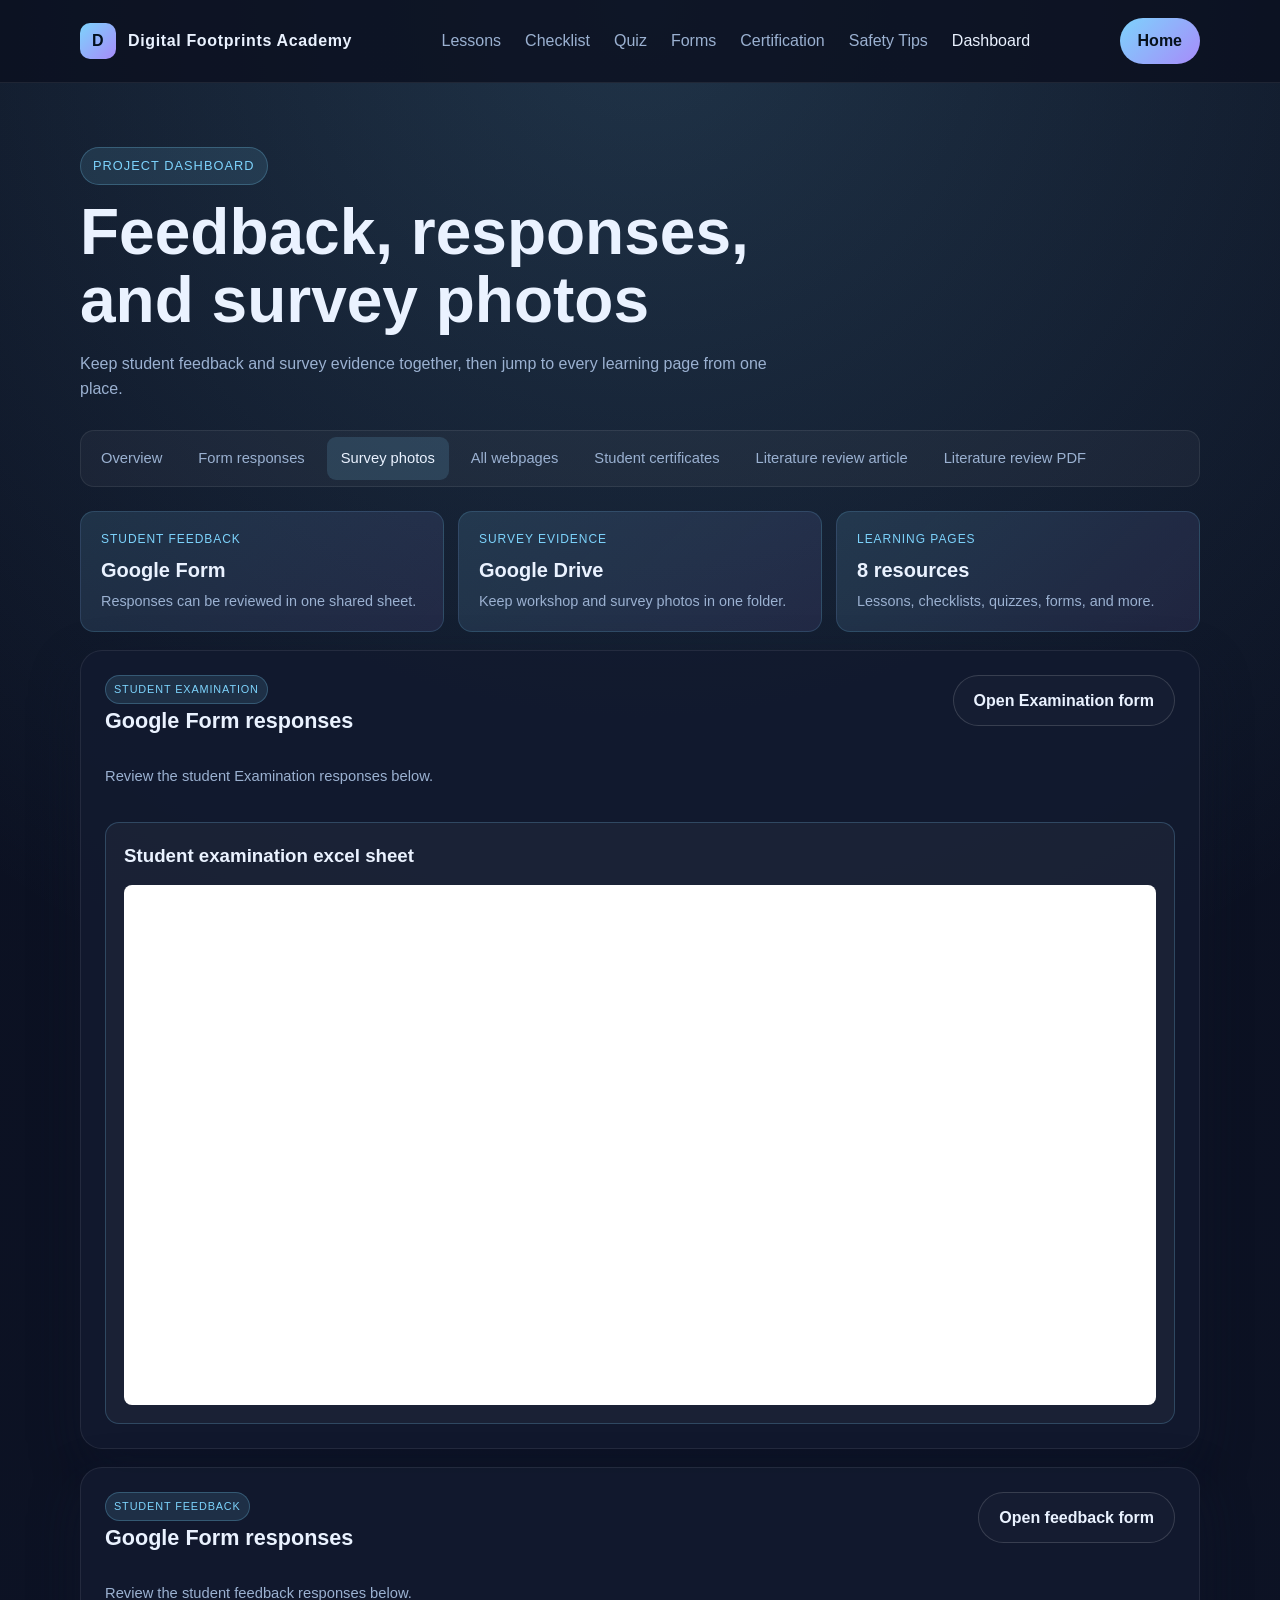
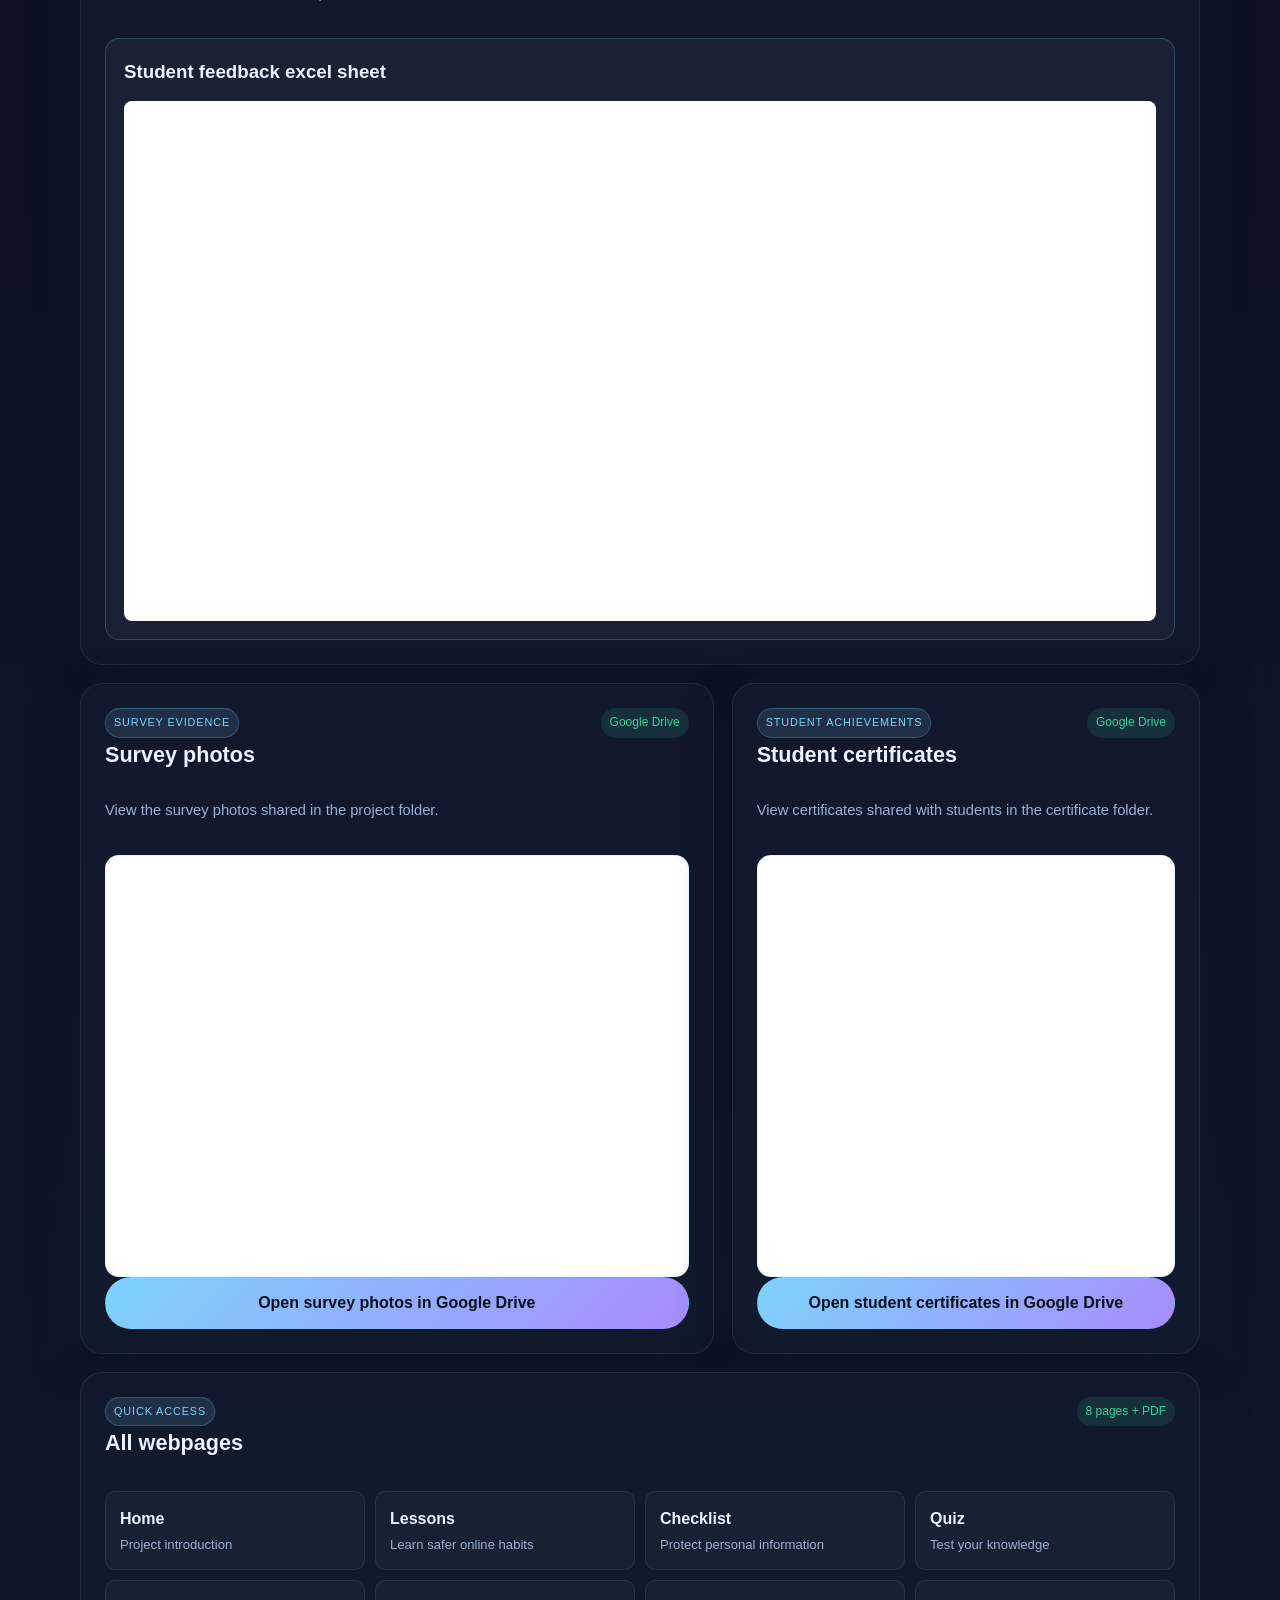
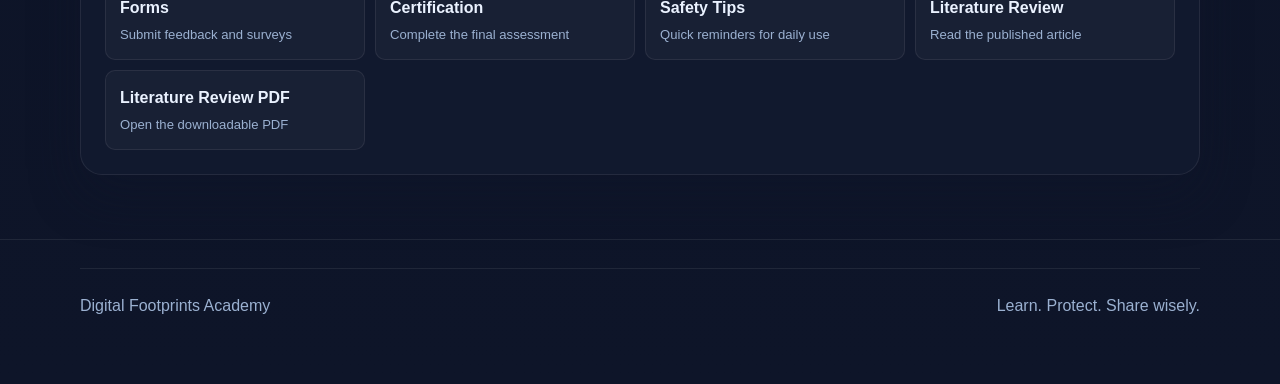
==== dashboard.html @ cbffa9fa "Add files via upload" ====
<!DOCTYPE html>
<html lang="en">
<head>
    <meta charset="UTF-8">
    <meta name="viewport" content="width=device-width, initial-scale=1.0">
    <title>Dashboard | Digital Footprints Academy</title>
    <link rel="stylesheet" href="styles.css">
</head>
<body>
    <header class="site-header">
        <div class="container nav">
            <a href="index.html" class="brand"><span class="brand-mark">D</span><span>Digital Footprints Academy</span></a>
            <nav class="nav-links" aria-label="Main navigation">
                <a href="lesson.html">Lessons</a>
                <a href="checklist.html">Checklist</a>
                <a href="quiz.html">Quiz</a>
                <a href="forms.html">Forms</a>
                <a href="certification.html">Certification</a>
                <a href="tips.html">Safety Tips</a>
                <a class="active" href="dashboard.html">Dashboard</a>
            </nav>
            <a href="index.html" class="nav-cta">Home</a>
        </div>
    </header>

    <main class="page">
        <div class="container">
            <div class="section-head">
                <span class="eyebrow">Project dashboard</span>
                <h1>Feedback, responses, and survey photos</h1>
                <p>Keep student feedback and survey evidence together, then jump to every learning page from one place.</p>
            </div>

            <nav class="dashboard-tabs" aria-label="Dashboard sections">
                <a class="dashboard-tab active" href="#overview" aria-current="page">Overview</a>
                <a class="dashboard-tab" href="#responses">Form responses</a>
                <a class="dashboard-tab" href="#photos">Survey photos</a>
                <a class="dashboard-tab" href="#pages">All webpages</a>
                <a class="dashboard-tab" href="#certificates">Student certificates</a>
                <a class="dashboard-tab" href="#pages" rel="noopener noreferrer">Literature review article</a>
                <a class="dashboard-tab" href="#pages" rel="noopener noreferrer">Literature review PDF</a>
            </nav>

            <section id="overview" class="dashboard-summary" aria-label="Dashboard overview">
                <article class="dashboard-stat"><span class="stat-label">Student feedback</span><strong>Google Form</strong><span>Responses can be reviewed in one shared sheet.</span></article>
                <article class="dashboard-stat"><span class="stat-label">Survey evidence</span><strong>Google Drive</strong><span>Keep workshop and survey photos in one folder.</span></article>
                <article class="dashboard-stat"><span class="stat-label">Learning pages</span><strong>8 resources</strong><span>Lessons, checklists, quizzes, forms, and more.</span></article>
            </section>

            <div class="dashboard-grid">
                <section id="responses" class="panel dashboard-panel dashboard-wide">
                    <div class="dashboard-panel-head">
                        <div><span class="eyebrow">Student Examination</span><h2>Google Form responses</h2></div>
                        <a class="button secondary" href="https://docs.google.com/forms/d/e/1FAIpQLSfPyxSYNZF5IBn5twzBf9czjT8eT-cvW5J68L04o53NPnAjBg/viewform?usp=dialog" target="_blank" rel="noopener noreferrer">Open Examination form</a>
                    </div>
                     <p class="dashboard-note">Review the student Examination responses below.</p>
                    <div class="sheet-frame">
                        <h3>Student examination excel sheet</h3>
                        <iframe src="https://docs.google.com/spreadsheets/d/1EeukHqHY32pahGwh32OXZMd-h864Mb4rRCpPYPoLhkE/edit?resourcekey=&gid=842392630#gid=842392630" title="Student examination excel sheet" loading="lazy"></iframe>
                    </div>
                </section>
                <section id="responses" class="panel dashboard-panel dashboard-wide">
                    <div class="dashboard-panel-head">
                        <div><span class="eyebrow">Student feedback</span><h2>Google Form responses</h2></div>
                        <a class="button secondary" href="https://docs.google.com/forms/d/e/1FAIpQLSdQeKEvFs4XsJqALjsQTfOUmZDgiUagFe-1zEDdhrNinyKZpg/viewform?usp=dialog" target="_blank" rel="noopener noreferrer">Open feedback form</a>
                    </div>
                    <p class="dashboard-note">Review the student feedback responses below.</p>
                    <div class="sheet-frame">
                        <h3>Student feedback excel sheet</h3>
                        <iframe src="https://docs.google.com/spreadsheets/d/1elJ1CCnf3wNyvH8tEmmWxZxD9pFXiDb06OOzalGACRE/edit?resourcekey=&gid=1173335514#gid=1173335514" title="Student feedback excel sheet" loading="lazy"></iframe>
                    </div>
                </section>

                <section id="photos" class="panel dashboard-panel dashboard-half">
                    <div class="dashboard-panel-head"><div><span class="eyebrow">Survey evidence</span><h2>Survey photos</h2></div><span class="status-badge">Google Drive</span></div>
                    <p class="dashboard-note">View the survey photos shared in the project folder.</p>
                    <div class="drive-frame">
                        <iframe src="https://drive.google.com/embeddedfolderview?id=1RL-fJy8BjH5wRCYDfwere1uSnvpT1G4P#list" title="Survey photos Google Drive folder" loading="lazy"></iframe>
                    </div>
                    <a class="button primary full-button" href="https://drive.google.com/drive/u/0/folders/1RL-fJy8BjH5wRCYDfwere1uSnvpT1G4P" target="_blank" rel="noopener noreferrer">Open survey photos in Google Drive</a>
                </section>

                <section id="certificates" class="panel dashboard-panel dashboard-half">
                    <div class="dashboard-panel-head"><div><span class="eyebrow">Student achievements</span><h2>Student certificates</h2></div><span class="status-badge">Google Drive</span></div>
                    <p class="dashboard-note">View certificates shared with students in the certificate folder.</p>
                    <div class="drive-frame">
                        <iframe src="https://drive.google.com/embeddedfolderview?id=1x-AeaYF7pH01I28bOl3XXVEVP5PmSY-Y#list" title="Student certificates Google Drive folder" loading="lazy"></iframe>
                    </div>
                    <a class="button primary full-button" href="https://drive.google.com/drive/u/0/folders/1x-AeaYF7pH01I28bOl3XXVEVP5PmSY-Y" target="_blank" rel="noopener noreferrer">Open student certificates in Google Drive</a>
                </section>

                <section id="pages" class="panel dashboard-panel dashboard-wide">
                    <div class="dashboard-panel-head"><div><span class="eyebrow">Quick access</span><h2>All webpages</h2></div><span class="status-badge">8 pages + PDF</span></div>
                    <div class="page-links">
                        <a href="index.html"><strong>Home</strong><span>Project introduction</span></a>
                        <a href="lesson.html"><strong>Lessons</strong><span>Learn safer online habits</span></a>
                        <a href="checklist.html"><strong>Checklist</strong><span>Protect personal information</span></a>
                        <a href="quiz.html"><strong>Quiz</strong><span>Test your knowledge</span></a>
                        <a href="forms.html"><strong>Forms</strong><span>Submit feedback and surveys</span></a>
                        <a href="certification.html"><strong>Certification</strong><span>Complete the final assessment</span></a>
                        <a href="tips.html"><strong>Safety Tips</strong><span>Quick reminders for daily use</span></a>
                        <a href="https://dergipark.org.tr/en/pub/ajesi/article/1830085" target="_blank" rel="noopener noreferrer"><strong>Literature Review</strong><span>Read the published article</span></a>
                        <a href="https://dergipark.org.tr/en/download/article-file/5450338" target="_blank" rel="noopener noreferrer"><strong>Literature Review PDF</strong><span>Open the downloadable PDF</span></a>
                    </div>
                </section>
            </div>
        </div>
    </main>

    <footer><div class="container footer-row"><span>Digital Footprints Academy</span><span>Learn. Protect. Share wisely.</span></div></footer>
    <script src="dashboard.js"></script>
    <script src="page-transition.js"></script>
</body>
</html>
---- styles.css ----
body{animation:page-enter .45s ease both}body.page-ready{animation:none}body.page-leaving{animation:page-leave .22s ease both;pointer-events:none}@keyframes page-enter{from{opacity:0;transform:translateY(10px)}to{opacity:1;transform:translateY(0)}}@keyframes page-leave{from{opacity:1;transform:translateY(0)}to{opacity:0;transform:translateY(-8px)}}@media (prefers-reduced-motion:reduce){body{animation:none!important}}
 .dashboard-panel{height:100%;display:flex;flex-direction:column}.dashboard-half{grid-column:span 1}.dashboard-panel .drive-frame,.dashboard-panel .sheet-frame{width:100%}.dashboard-panel .full-button{margin-top:auto}.dashboard-tabs{position:sticky;top:73px;z-index:1}.dashboard-tab{white-space:nowrap}.dashboard-panel,.dashboard-stat{scroll-margin-top:105px}
 .drive-frame{margin-top:18px;border:1px solid rgba(125,211,252,.22);border-radius:14px;overflow:hidden;background:#fff}.drive-frame iframe{display:block;width:100%;height:420px;border:0}
 .sheet-frame{margin-top:18px;padding:18px;border:1px solid rgba(125,211,252,.22);border-radius:14px;background:rgba(255,255,255,.04)}.sheet-frame h3{margin:0 0 14px;color:var(--text)}.sheet-frame iframe{display:block;width:100%;height:520px;border:0;border-radius:8px;background:#fff}
:root{--bg:#0b1020;--panel:#121a2f;--text:#eaf2ff;--muted:#9bb1d1;--primary:#7dd3fc;--secondary:#a78bfa;--accent:#34d399;--warning:#fbbf24;--danger:#f87171;--shadow:0 20px 50px rgba(15,23,42,.45)}*{box-sizing:border-box}body{margin:0;font-family:Arial,Helvetica,sans-serif;background:radial-gradient(circle at top,rgba(125,211,252,.18),transparent 30%),linear-gradient(180deg,var(--bg),#0e1529);color:var(--text);line-height:1.6}a{color:inherit;text-decoration:none}.container{width:min(1120px,calc(100% - 32px));margin:auto}.site-header{position:sticky;top:0;z-index:2;background:rgba(11,16,32,.82);backdrop-filter:blur(12px);border-bottom:1px solid rgba(255,255,255,.08)}.nav{display:flex;align-items:center;justify-content:space-between;gap:24px;padding:18px 0}.brand{display:flex;align-items:center;gap:12px;font-weight:700;letter-spacing:.04em}.brand-mark{width:36px;height:36px;border-radius:10px;display:grid;place-items:center;background:linear-gradient(135deg,var(--primary),var(--secondary));color:#03111f}.nav-links{display:flex;gap:24px;color:var(--muted)}.nav-links a:hover,.nav-links a.active{color:var(--text)}.nav-cta,.button.primary{background:linear-gradient(135deg,var(--primary),var(--secondary));color:#07111d;font-weight:700}.nav-cta{padding:10px 18px;border-radius:999px}.hero{padding:72px 0 100px}.hero-grid{display:grid;grid-template-columns:1.2fr .8fr;gap:32px;align-items:center}.eyebrow{display:inline-flex;padding:8px 12px;border-radius:999px;background:rgba(125,211,252,.12);border:1px solid rgba(125,211,252,.25);color:var(--primary);font-size:.8rem;letter-spacing:.08em;text-transform:uppercase}h1{font-size:clamp(2.5rem,5vw,4.5rem);line-height:1.06;margin:18px 0}.gradient-text{background:linear-gradient(90deg,var(--primary),var(--secondary),var(--accent));-webkit-background-clip:text;background-clip:text;color:transparent}.lead{font-size:1.08rem;max-width:620px;color:var(--muted)}.cta-row{margin-top:28px;display:flex;flex-wrap:wrap;gap:16px}.button{display:inline-flex;align-items:center;justify-content:center;padding:12px 18px;border-radius:12px;border:1px solid transparent}.button.secondary{border-color:rgba(255,255,255,.16);color:var(--text);background:rgba(255,255,255,.06)}.page{padding:64px 0}.section-head{max-width:700px;margin-bottom:28px}.section-head h1,.section-head h2{margin:14px 0 8px}.section-head p{color:var(--muted)}.panel,.card,.hero-card{background:rgba(18,26,47,.82);border:1px solid rgba(255,255,255,.09);border-radius:18px;box-shadow:var(--shadow)}.cards{display:grid;grid-template-columns:repeat(3,1fr);gap:18px}.card{padding:24px}.card h2{font-size:1.15rem}.card p{color:var(--muted)}.icon{color:var(--primary);font-weight:700;font-size:.85rem;letter-spacing:.08em;text-transform:uppercase}.checklist-wrap,.tips{display:grid;grid-template-columns:repeat(2,1fr);gap:18px}.list-box{padding:24px}.list-box ul{padding:0;margin:16px 0 0;list-style:none}.list-box li{display:flex;gap:12px;margin:14px 0;color:var(--muted)}.check{color:var(--accent);font-weight:700}.footer-row{display:flex;justify-content:space-between;gap:20px;padding:24px 0;color:var(--muted);border-top:1px solid rgba(255,255,255,.08)}
.dashboard-tabs{display:flex;gap:8px;flex-wrap:wrap;margin:0 0 24px;padding:6px;background:rgba(255,255,255,.04);border:1px solid rgba(255,255,255,.08);border-radius:14px}.dashboard-tab{padding:10px 14px;border-radius:9px;color:var(--muted);font-size:.92rem}.dashboard-tab:hover,.dashboard-tab.active{background:rgba(125,211,252,.14);color:var(--text)}.dashboard-summary{display:grid;grid-template-columns:repeat(3,1fr);gap:14px;margin-bottom:18px}.dashboard-stat{padding:18px 20px;background:linear-gradient(135deg,rgba(125,211,252,.13),rgba(167,139,250,.1));border:1px solid rgba(125,211,252,.16);border-radius:14px}.dashboard-stat strong,.dashboard-stat span{display:block}.dashboard-stat strong{font-size:1.25rem;margin:4px 0}.dashboard-stat span:last-child{color:var(--muted);font-size:.9rem}.stat-label{color:var(--primary);font-size:.75rem;text-transform:uppercase;letter-spacing:.08em}.dashboard-grid{display:grid;grid-template-columns:1.15fr .85fr;gap:18px}.dashboard-panel{padding:24px}.dashboard-wide{grid-column:1 / -1}.dashboard-panel-head{display:flex;align-items:flex-start;justify-content:space-between;gap:16px;margin-bottom:12px}.dashboard-panel h2{margin:8px 0 0;font-size:1.35rem}.dashboard-panel-head .eyebrow{font-size:.68rem;padding:5px 8px}.dashboard-note{color:var(--muted);font-size:.92rem}.dashboard-note strong{color:var(--text)}.embed-placeholder,.photo-placeholder{min-height:210px;display:flex;flex-direction:column;align-items:center;justify-content:center;text-align:center;padding:24px;margin-top:18px;border:1px dashed rgba(125,211,252,.32);border-radius:14px;background:rgba(125,211,252,.04)}.embed-placeholder h3,.photo-placeholder h3{margin:12px 0 4px}.embed-placeholder p,.photo-placeholder p{max-width:500px;margin:0;color:var(--muted);font-size:.9rem}.placeholder-icon{color:var(--primary);font-size:.75rem;text-transform:uppercase;letter-spacing:.1em;font-weight:700}.text-link{margin-top:12px;color:var(--primary);text-decoration:underline}.status-badge{padding:5px 9px;border-radius:999px;background:rgba(52,211,153,.12);color:var(--accent);font-size:.75rem;white-space:nowrap}.full-button{width:100%;margin-top:16px}.page-links{display:grid;grid-template-columns:repeat(4,1fr);gap:10px;margin-top:18px}.page-links a{padding:14px;border:1px solid rgba(255,255,255,.08);border-radius:10px;background:rgba(255,255,255,.03)}.page-links a:hover{border-color:rgba(125,211,252,.4);background:rgba(125,211,252,.08)}.page-links strong,.page-links span{display:block}.page-links span{color:var(--muted);font-size:.82rem;margin-top:3px}
@media (max-width:900px){.nav{align-items:flex-start;flex-wrap:wrap}.nav-links{order:3;width:100%;justify-content:center;flex-wrap:wrap;gap:12px 18px}.cards{grid-template-columns:repeat(2,1fr)}.dashboard-grid{grid-template-columns:1fr}.dashboard-wide{grid-column:auto}.page-links{grid-template-columns:repeat(2,1fr)}}@media (max-width:620px){.cards,.checklist-wrap,.tips,.dashboard-summary{grid-template-columns:1fr}.page{padding:40px 0}.dashboard-panel-head{flex-direction:column}.page-links{grid-template-columns:1fr}.footer-row{flex-direction:column;gap:8px}}
:root{--bg:#0b1020;--panel:#121a2f;--text:#eaf2ff;--muted:#9bb1d1;--primary:#7dd3fc;--secondary:#a78bfa;--accent:#34d399;--warning:#fbbf24;--danger:#f87171;--shadow:0 20px 50px rgba(15,23,42,.45)}*{box-sizing:border-box}body{margin:0;font-family:Arial,Helvetica,sans-serif;background:radial-gradient(circle at top,rgba(125,211,252,.18),transparent 30%),linear-gradient(180deg,var(--bg),#0e1529);color:var(--text);line-height:1.6}a{color:inherit;text-decoration:none}.container{width:min(1120px,calc(100% - 32px));margin:auto}.site-header{position:sticky;top:0;z-index:2;background:rgba(11,16,32,.82);backdrop-filter:blur(12px);border-bottom:1px solid rgba(255,255,255,.08)}.nav{display:flex;align-items:center;justify-content:space-between;gap:24px;padding:18px 0}.brand{display:flex;align-items:center;gap:12px;font-weight:700;letter-spacing:.04em}.brand-mark{width:36px;height:36px;border-radius:10px;display:grid;place-items:center;background:linear-gradient(135deg,var(--primary),var(--secondary));color:#03111f}.nav-links{display:flex;gap:24px;color:var(--muted)}.nav-links a:hover,.nav-links a.active{color:var(--text)}.nav-cta,.button.primary{background:linear-gradient(135deg,var(--primary),var(--secondary));color:#07111d;font-weight:700}.nav-cta{padding:10px 18px;border-radius:999px}.hero{padding:72px 0 100px}.hero-grid{display:grid;grid-template-columns:1.2fr .8fr;gap:32px;align-items:center}.eyebrow{display:inline-flex;padding:8px 12px;border-radius:999px;background:rgba(125,211,252,.12);border:1px solid rgba(125,211,252,.25);color:var(--primary);font-size:.8rem;letter-spacing:.08em;text-transform:uppercase}h1{font-size:clamp(2.5rem,5vw,4.5rem);line-height:1.06;margin:18px 0}.gradient-text{background:linear-gradient(90deg,var(--primary),var(--secondary),var(--accent));-webkit-background-clip:text;background-clip:text;color:transparent}.lead{font-size:1.08rem;max-width:620px;color:var(--muted)}.cta-row{margin-top:28px;display:flex;flex-wrap:wrap;gap:16px}.button{display:inline-flex;align-items:center;justify-content:center;min-height:48px;padding:12px 20px;border-radius:999px;border:1px solid transparent;font-weight:700}.button.secondary{border-color:rgba(255,255,255,.15);background:rgba(255,255,255,.02)}.hero-card,.panel,.card{background:rgba(18,26,47,.9);border:1px solid rgba(255,255,255,.08);border-radius:22px;padding:24px;box-shadow:var(--shadow)}.signal{display:flex;justify-content:space-between;gap:14px;padding:14px 16px;border-radius:16px;margin-bottom:16px;background:rgba(255,255,255,.03)}.signal strong,.signal small{display:block}.signal small,.card p,.panel p,.list-box li,footer{color:var(--muted)}.dot{width:14px;height:14px;border-radius:50%;margin-top:6px}.green{background:var(--accent)}.yellow{background:var(--warning)}.red{background:var(--danger)}.mini-chart{background:rgba(10,15,25,.8);border-radius:16px;padding:18px}.chart-label{display:flex;justify-content:space-between;color:var(--muted);font-size:.82rem}.bars{display:grid;grid-template-columns:repeat(6,1fr);align-items:end;height:140px;gap:10px;margin-top:18px}.bar{border-radius:10px 10px 4px 4px;background:linear-gradient(180deg,var(--primary),var(--secondary))}.page{padding:64px 0}.section-head{max-width:700px;margin-bottom:28px}.section-head h1,.section-head h2{margin:14px 0 10px}.section-head p{color:var(--muted)}.cards,.tips,.checklist-wrap{display:grid;grid-template-columns:repeat(3,1fr);gap:22px}.card h2,.card h3,.panel h2{margin-top:0}.icon{font-size:1.7rem}.checklist-wrap{grid-template-columns:1fr 1fr}.list-box ul{list-style:none;padding:0;margin:0;display:grid;gap:14px}.list-box li{display:flex;gap:12px}.check{color:var(--accent);font-weight:700}.quiz{display:grid;grid-template-columns:1.1fr .9fr;gap:24px}.question{font-size:1.6rem;font-weight:700;margin-bottom:18px}.answers{display:grid;gap:12px}.answer{width:100%;text-align:left;background:rgba(255,255,255,.02);color:var(--text);border:1px solid rgba(255,255,255,.08);border-radius:14px;padding:14px 16px;cursor:pointer;font-size:1rem}.answer:disabled{cursor:not-allowed;opacity:.55}.answer.correct{border-color:var(--accent);background:rgba(52,211,153,.12)}.answer.wrong{border-color:var(--danger);background:rgba(248,113,113,.12)}.quiz-controls{display:flex;justify-content:space-between;align-items:center;margin-top:22px;color:var(--muted)}.timer-warning{color:var(--danger);font-weight:800;text-shadow:0 0 8px var(--danger);animation:timer-glow 0.8s ease-in-out infinite alternate}.timer-starting{color:var(--primary);font-size:1.15rem;font-weight:800;animation:start-pulse 1s ease-in-out infinite}.score{font-size:3rem;font-weight:800}.tips{grid-template-columns:repeat(2,1fr)}footer{padding:28px 0 42px;border-top:1px solid rgba(255,255,255,.08)}.footer-row{display:flex;justify-content:space-between;gap:16px;flex-wrap:wrap}@keyframes timer-glow{from{text-shadow:0 0 5px var(--danger)}to{text-shadow:0 0 16px var(--danger),0 0 24px rgba(248,113,113,.7)}}@keyframes start-pulse{from{transform:scale(1);text-shadow:0 0 5px var(--primary)}to{transform:scale(1.12);text-shadow:0 0 18px var(--primary)}}@media(max-width:800px){.nav{flex-wrap:wrap}.nav-links{order:3;width:100%;justify-content:space-between;gap:8px;font-size:.9rem}.hero-grid,.cards,.checklist-wrap,.quiz,.tips{grid-template-columns:1fr}.nav-cta{display:none}}
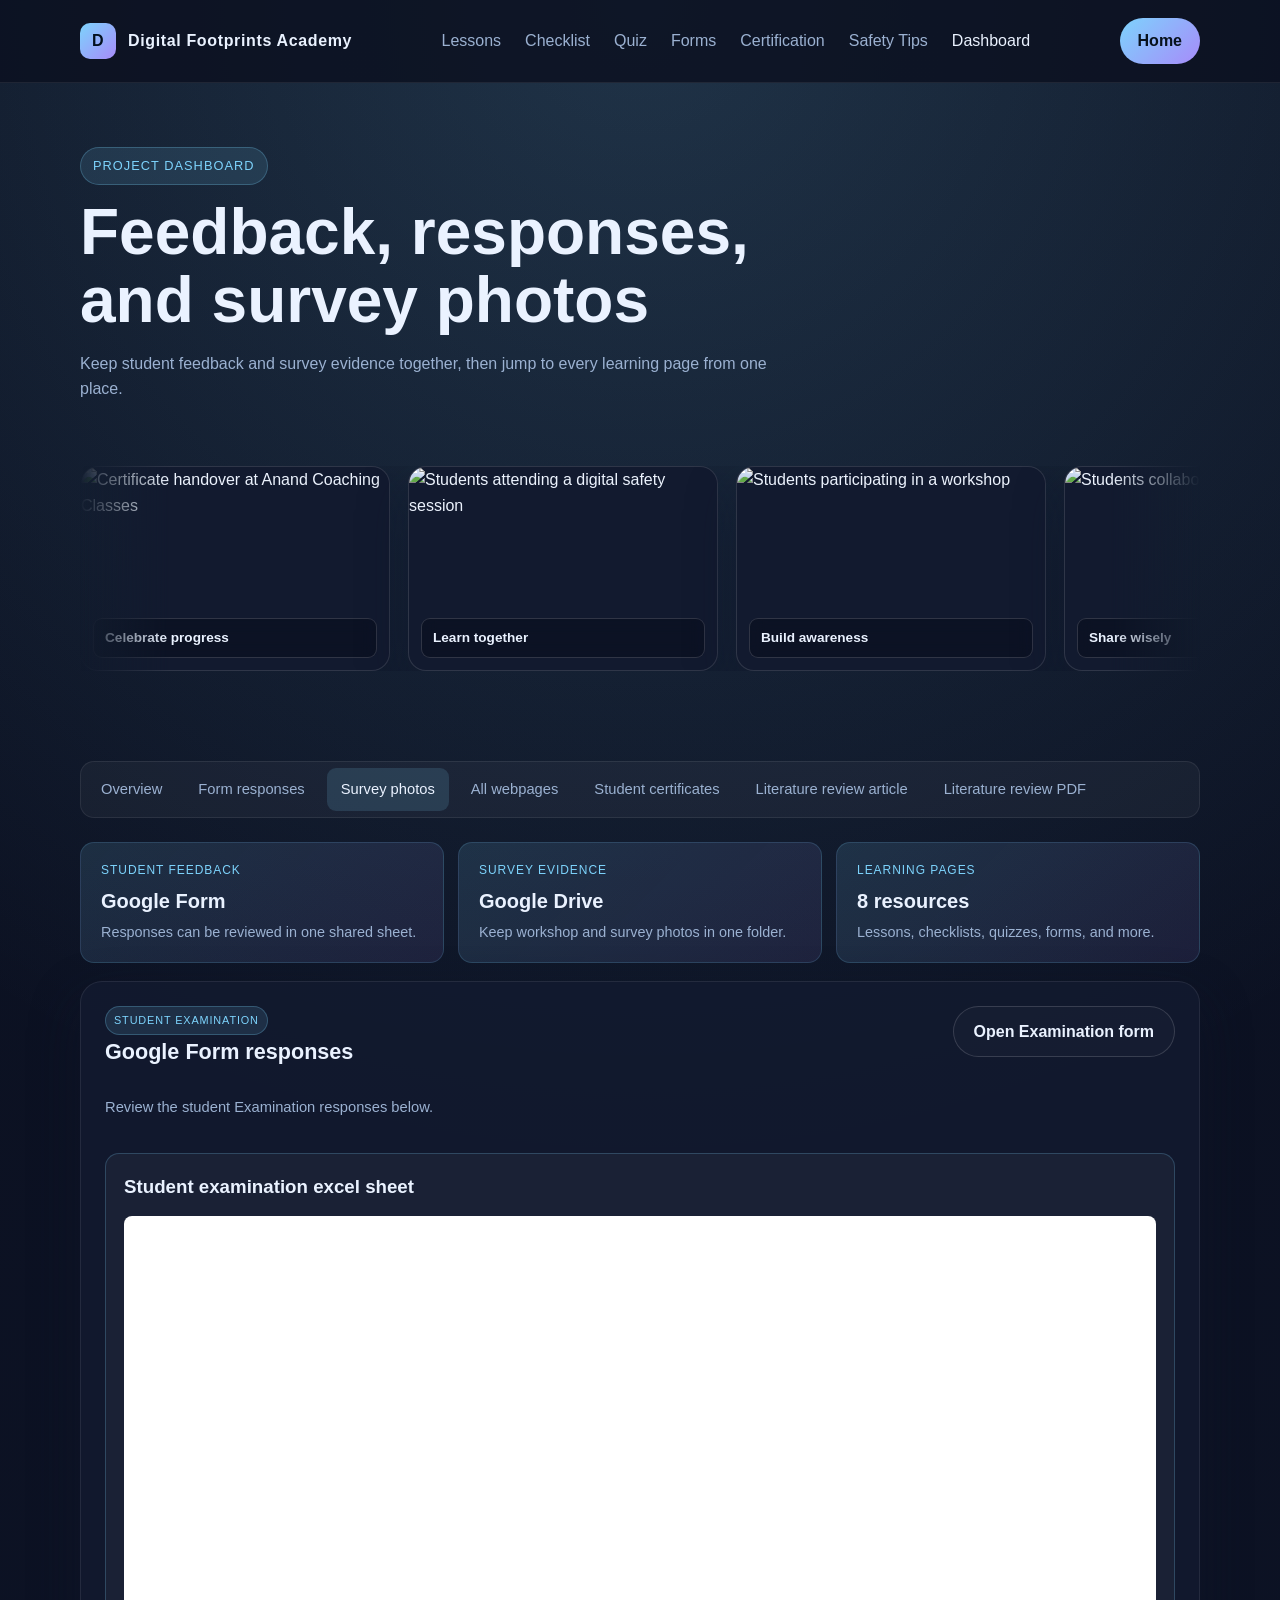
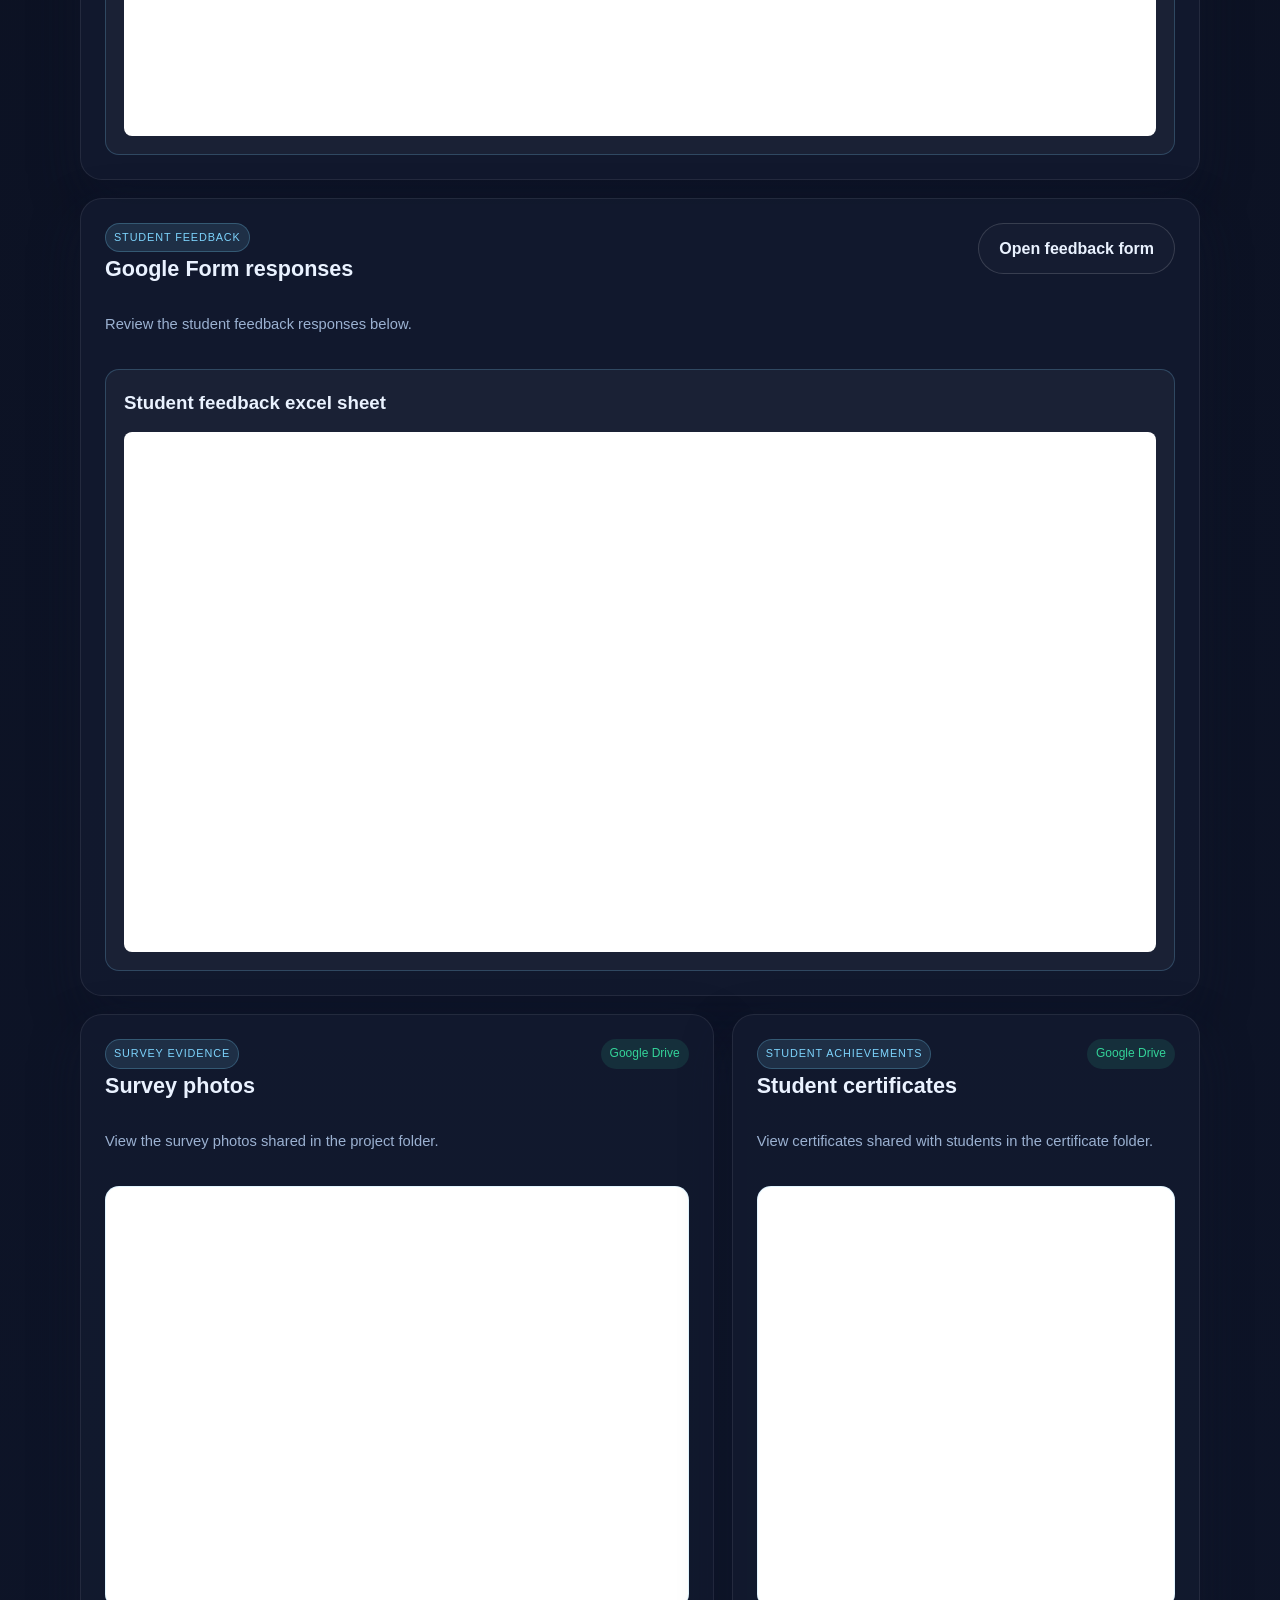
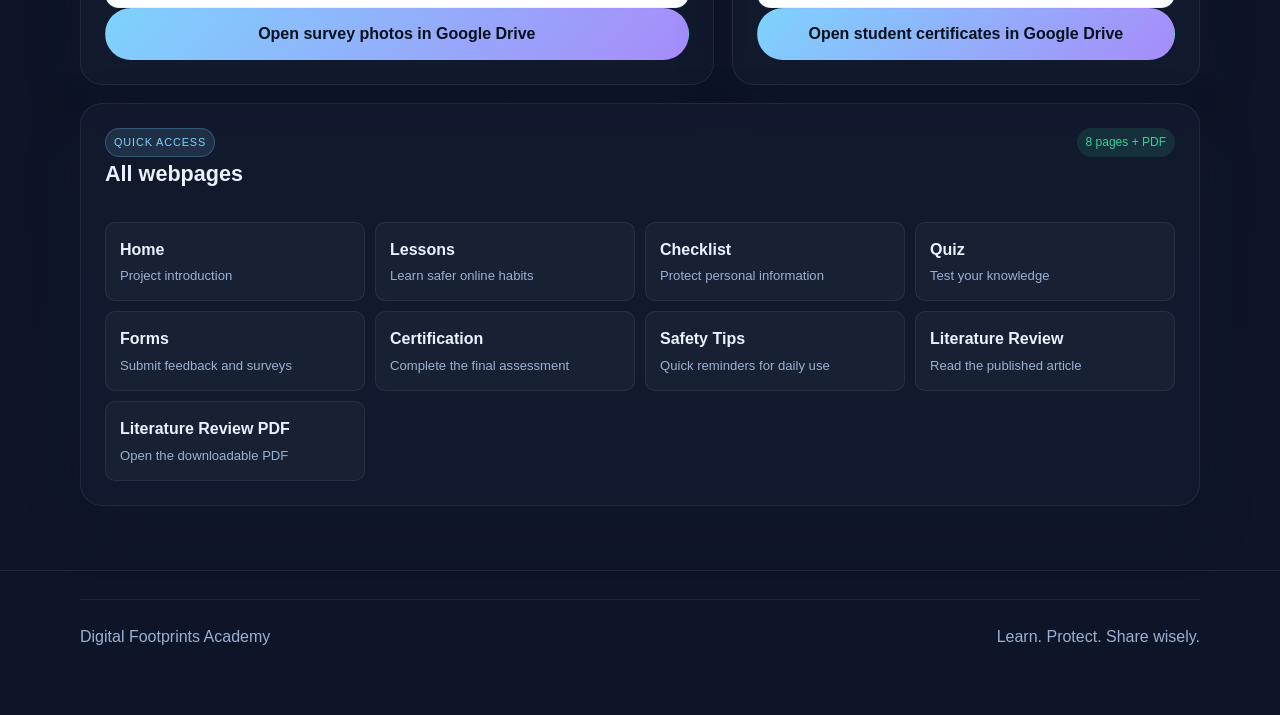
==== commit ff9773be: "Add image marquee for project photos in dashboard Added an image marquee section to showcase project" ====
--- a/dashboard.html
+++ b/dashboard.html
@@ -30,7 +30,25 @@
                 <h1>Feedback, responses, and survey photos</h1>
                 <p>Keep student feedback and survey evidence together, then jump to every learning page from one place.</p>
             </div>
-
+<section class="image-marquee image-marquee-top" aria-labelledby="dashboard-marquee-title">
+            
+            <div class="marquee" aria-label="A scrolling gallery of project photos">
+                <div class="marquee-track">
+                    <div class="marquee-group">
+                        <figure class="marquee-card"><img src="Certificate Handover from Anand Coaching Classes .jpg" alt="Certificate handover at Anand Coaching Classes"><figcaption>Celebrate progress</figcaption></figure>
+                        <figure class="marquee-card"><img src="Session 1.jpg" alt="Students attending a digital safety session"><figcaption>Learn together</figcaption></figure>
+                        <figure class="marquee-card"><img src="Session 3 (1).jpg" alt="Students participating in a workshop"><figcaption>Build awareness</figcaption></figure>
+                        <figure class="marquee-card"><img src="Session 3.jpg" alt="Students collaborating during a session"><figcaption>Share wisely</figcaption></figure>
+                    </div>
+                    <div class="marquee-group" aria-hidden="true">
+                        <figure class="marquee-card"><img src="Session 4.jpg" alt=""><figcaption>Celebrate progress</figcaption></figure>
+                        <figure class="marquee-card"><img src="Certificate Handover from Anand Coaching Classes .jpg" alt=""><figcaption>Learn together</figcaption></figure>
+                        <figure class="marquee-card"><img src="Session 3 (1).jpg" alt=""><figcaption>Build awareness</figcaption></figure>
+                        <figure class="marquee-card"><img src="Session 3.jpg" alt=""><figcaption>Share wisely</figcaption></figure>
+                    </div>
+                </div>
+            </div>
+        </section>
             <nav class="dashboard-tabs" aria-label="Dashboard sections">
                 <a class="dashboard-tab active" href="#overview" aria-current="page">Overview</a>
                 <a class="dashboard-tab" href="#responses">Form responses</a>
--- a/styles.css
+++ b/styles.css
@@ -4,5 +4,6 @@
  .sheet-frame{margin-top:18px;padding:18px;border:1px solid rgba(125,211,252,.22);border-radius:14px;background:rgba(255,255,255,.04)}.sheet-frame h3{margin:0 0 14px;color:var(--text)}.sheet-frame iframe{display:block;width:100%;height:520px;border:0;border-radius:8px;background:#fff}
 :root{--bg:#0b1020;--panel:#121a2f;--text:#eaf2ff;--muted:#9bb1d1;--primary:#7dd3fc;--secondary:#a78bfa;--accent:#34d399;--warning:#fbbf24;--danger:#f87171;--shadow:0 20px 50px rgba(15,23,42,.45)}*{box-sizing:border-box}body{margin:0;font-family:Arial,Helvetica,sans-serif;background:radial-gradient(circle at top,rgba(125,211,252,.18),transparent 30%),linear-gradient(180deg,var(--bg),#0e1529);color:var(--text);line-height:1.6}a{color:inherit;text-decoration:none}.container{width:min(1120px,calc(100% - 32px));margin:auto}.site-header{position:sticky;top:0;z-index:2;background:rgba(11,16,32,.82);backdrop-filter:blur(12px);border-bottom:1px solid rgba(255,255,255,.08)}.nav{display:flex;align-items:center;justify-content:space-between;gap:24px;padding:18px 0}.brand{display:flex;align-items:center;gap:12px;font-weight:700;letter-spacing:.04em}.brand-mark{width:36px;height:36px;border-radius:10px;display:grid;place-items:center;background:linear-gradient(135deg,var(--primary),var(--secondary));color:#03111f}.nav-links{display:flex;gap:24px;color:var(--muted)}.nav-links a:hover,.nav-links a.active{color:var(--text)}.nav-cta,.button.primary{background:linear-gradient(135deg,var(--primary),var(--secondary));color:#07111d;font-weight:700}.nav-cta{padding:10px 18px;border-radius:999px}.hero{padding:72px 0 100px}.hero-grid{display:grid;grid-template-columns:1.2fr .8fr;gap:32px;align-items:center}.eyebrow{display:inline-flex;padding:8px 12px;border-radius:999px;background:rgba(125,211,252,.12);border:1px solid rgba(125,211,252,.25);color:var(--primary);font-size:.8rem;letter-spacing:.08em;text-transform:uppercase}h1{font-size:clamp(2.5rem,5vw,4.5rem);line-height:1.06;margin:18px 0}.gradient-text{background:linear-gradient(90deg,var(--primary),var(--secondary),var(--accent));-webkit-background-clip:text;background-clip:text;color:transparent}.lead{font-size:1.08rem;max-width:620px;color:var(--muted)}.cta-row{margin-top:28px;display:flex;flex-wrap:wrap;gap:16px}.button{display:inline-flex;align-items:center;justify-content:center;padding:12px 18px;border-radius:12px;border:1px solid transparent}.button.secondary{border-color:rgba(255,255,255,.16);color:var(--text);background:rgba(255,255,255,.06)}.page{padding:64px 0}.section-head{max-width:700px;margin-bottom:28px}.section-head h1,.section-head h2{margin:14px 0 8px}.section-head p{color:var(--muted)}.panel,.card,.hero-card{background:rgba(18,26,47,.82);border:1px solid rgba(255,255,255,.09);border-radius:18px;box-shadow:var(--shadow)}.cards{display:grid;grid-template-columns:repeat(3,1fr);gap:18px}.card{padding:24px}.card h2{font-size:1.15rem}.card p{color:var(--muted)}.icon{color:var(--primary);font-weight:700;font-size:.85rem;letter-spacing:.08em;text-transform:uppercase}.checklist-wrap,.tips{display:grid;grid-template-columns:repeat(2,1fr);gap:18px}.list-box{padding:24px}.list-box ul{padding:0;margin:16px 0 0;list-style:none}.list-box li{display:flex;gap:12px;margin:14px 0;color:var(--muted)}.check{color:var(--accent);font-weight:700}.footer-row{display:flex;justify-content:space-between;gap:20px;padding:24px 0;color:var(--muted);border-top:1px solid rgba(255,255,255,.08)}
 .dashboard-tabs{display:flex;gap:8px;flex-wrap:wrap;margin:0 0 24px;padding:6px;background:rgba(255,255,255,.04);border:1px solid rgba(255,255,255,.08);border-radius:14px}.dashboard-tab{padding:10px 14px;border-radius:9px;color:var(--muted);font-size:.92rem}.dashboard-tab:hover,.dashboard-tab.active{background:rgba(125,211,252,.14);color:var(--text)}.dashboard-summary{display:grid;grid-template-columns:repeat(3,1fr);gap:14px;margin-bottom:18px}.dashboard-stat{padding:18px 20px;background:linear-gradient(135deg,rgba(125,211,252,.13),rgba(167,139,250,.1));border:1px solid rgba(125,211,252,.16);border-radius:14px}.dashboard-stat strong,.dashboard-stat span{display:block}.dashboard-stat strong{font-size:1.25rem;margin:4px 0}.dashboard-stat span:last-child{color:var(--muted);font-size:.9rem}.stat-label{color:var(--primary);font-size:.75rem;text-transform:uppercase;letter-spacing:.08em}.dashboard-grid{display:grid;grid-template-columns:1.15fr .85fr;gap:18px}.dashboard-panel{padding:24px}.dashboard-wide{grid-column:1 / -1}.dashboard-panel-head{display:flex;align-items:flex-start;justify-content:space-between;gap:16px;margin-bottom:12px}.dashboard-panel h2{margin:8px 0 0;font-size:1.35rem}.dashboard-panel-head .eyebrow{font-size:.68rem;padding:5px 8px}.dashboard-note{color:var(--muted);font-size:.92rem}.dashboard-note strong{color:var(--text)}.embed-placeholder,.photo-placeholder{min-height:210px;display:flex;flex-direction:column;align-items:center;justify-content:center;text-align:center;padding:24px;margin-top:18px;border:1px dashed rgba(125,211,252,.32);border-radius:14px;background:rgba(125,211,252,.04)}.embed-placeholder h3,.photo-placeholder h3{margin:12px 0 4px}.embed-placeholder p,.photo-placeholder p{max-width:500px;margin:0;color:var(--muted);font-size:.9rem}.placeholder-icon{color:var(--primary);font-size:.75rem;text-transform:uppercase;letter-spacing:.1em;font-weight:700}.text-link{margin-top:12px;color:var(--primary);text-decoration:underline}.status-badge{padding:5px 9px;border-radius:999px;background:rgba(52,211,153,.12);color:var(--accent);font-size:.75rem;white-space:nowrap}.full-button{width:100%;margin-top:16px}.page-links{display:grid;grid-template-columns:repeat(4,1fr);gap:10px;margin-top:18px}.page-links a{padding:14px;border:1px solid rgba(255,255,255,.08);border-radius:10px;background:rgba(255,255,255,.03)}.page-links a:hover{border-color:rgba(125,211,252,.4);background:rgba(125,211,252,.08)}.page-links strong,.page-links span{display:block}.page-links span{color:var(--muted);font-size:.82rem;margin-top:3px}
+.image-marquee{padding:0 0 90px;overflow:hidden}.image-marquee-top{padding-top:36px}.marquee-intro{max-width:650px;margin:0 auto 28px;text-align:center}.marquee-intro h2{font-size:clamp(1.8rem,3vw,2.7rem);line-height:1.1;margin:16px 0 10px}.marquee-intro p{margin:0;color:var(--muted)}.marquee{width:100%;mask-image:linear-gradient(90deg,transparent,#000 8%,#000 92%,transparent);-webkit-mask-image:linear-gradient(90deg,transparent,#000 8%,#000 92%,transparent)}.marquee-track{display:flex;width:max-content;animation:marquee-scroll 34s linear infinite}.marquee-group{display:flex;gap:18px;padding-right:18px}.marquee-card{position:relative;width:clamp(220px,25vw,310px);height:205px;margin:0;overflow:hidden;border:1px solid rgba(255,255,255,.12);border-radius:18px;background:var(--panel);box-shadow:var(--shadow)}.marquee-card img{display:block;width:100%;height:100%;object-fit:cover;filter:saturate(.82);transition:transform .4s ease,filter .4s ease}.marquee-card figcaption{position:absolute;right:12px;bottom:12px;left:12px;padding:8px 11px;border:1px solid rgba(255,255,255,.15);border-radius:9px;background:rgba(11,16,32,.72);backdrop-filter:blur(8px);font-size:.85rem;font-weight:700}.marquee-card:hover img{transform:scale(1.06);filter:saturate(1.1)}.marquee:hover .marquee-track{animation-play-state:paused}@keyframes marquee-scroll{to{transform:translateX(-50%)}}@media (prefers-reduced-motion:reduce){.marquee-track{animation:none}.marquee{overflow-x:auto;mask-image:none;-webkit-mask-image:none}.marquee-group[aria-hidden=true]{display:none}}
 @media (max-width:900px){.nav{align-items:flex-start;flex-wrap:wrap}.nav-links{order:3;width:100%;justify-content:center;flex-wrap:wrap;gap:12px 18px}.cards{grid-template-columns:repeat(2,1fr)}.dashboard-grid{grid-template-columns:1fr}.dashboard-wide{grid-column:auto}.page-links{grid-template-columns:repeat(2,1fr)}}@media (max-width:620px){.cards,.checklist-wrap,.tips,.dashboard-summary{grid-template-columns:1fr}.page{padding:40px 0}.dashboard-panel-head{flex-direction:column}.page-links{grid-template-columns:1fr}.footer-row{flex-direction:column;gap:8px}}
 :root{--bg:#0b1020;--panel:#121a2f;--text:#eaf2ff;--muted:#9bb1d1;--primary:#7dd3fc;--secondary:#a78bfa;--accent:#34d399;--warning:#fbbf24;--danger:#f87171;--shadow:0 20px 50px rgba(15,23,42,.45)}*{box-sizing:border-box}body{margin:0;font-family:Arial,Helvetica,sans-serif;background:radial-gradient(circle at top,rgba(125,211,252,.18),transparent 30%),linear-gradient(180deg,var(--bg),#0e1529);color:var(--text);line-height:1.6}a{color:inherit;text-decoration:none}.container{width:min(1120px,calc(100% - 32px));margin:auto}.site-header{position:sticky;top:0;z-index:2;background:rgba(11,16,32,.82);backdrop-filter:blur(12px);border-bottom:1px solid rgba(255,255,255,.08)}.nav{display:flex;align-items:center;justify-content:space-between;gap:24px;padding:18px 0}.brand{display:flex;align-items:center;gap:12px;font-weight:700;letter-spacing:.04em}.brand-mark{width:36px;height:36px;border-radius:10px;display:grid;place-items:center;background:linear-gradient(135deg,var(--primary),var(--secondary));color:#03111f}.nav-links{display:flex;gap:24px;color:var(--muted)}.nav-links a:hover,.nav-links a.active{color:var(--text)}.nav-cta,.button.primary{background:linear-gradient(135deg,var(--primary),var(--secondary));color:#07111d;font-weight:700}.nav-cta{padding:10px 18px;border-radius:999px}.hero{padding:72px 0 100px}.hero-grid{display:grid;grid-template-columns:1.2fr .8fr;gap:32px;align-items:center}.eyebrow{display:inline-flex;padding:8px 12px;border-radius:999px;background:rgba(125,211,252,.12);border:1px solid rgba(125,211,252,.25);color:var(--primary);font-size:.8rem;letter-spacing:.08em;text-transform:uppercase}h1{font-size:clamp(2.5rem,5vw,4.5rem);line-height:1.06;margin:18px 0}.gradient-text{background:linear-gradient(90deg,var(--primary),var(--secondary),var(--accent));-webkit-background-clip:text;background-clip:text;color:transparent}.lead{font-size:1.08rem;max-width:620px;color:var(--muted)}.cta-row{margin-top:28px;display:flex;flex-wrap:wrap;gap:16px}.button{display:inline-flex;align-items:center;justify-content:center;min-height:48px;padding:12px 20px;border-radius:999px;border:1px solid transparent;font-weight:700}.button.secondary{border-color:rgba(255,255,255,.15);background:rgba(255,255,255,.02)}.hero-card,.panel,.card{background:rgba(18,26,47,.9);border:1px solid rgba(255,255,255,.08);border-radius:22px;padding:24px;box-shadow:var(--shadow)}.signal{display:flex;justify-content:space-between;gap:14px;padding:14px 16px;border-radius:16px;margin-bottom:16px;background:rgba(255,255,255,.03)}.signal strong,.signal small{display:block}.signal small,.card p,.panel p,.list-box li,footer{color:var(--muted)}.dot{width:14px;height:14px;border-radius:50%;margin-top:6px}.green{background:var(--accent)}.yellow{background:var(--warning)}.red{background:var(--danger)}.mini-chart{background:rgba(10,15,25,.8);border-radius:16px;padding:18px}.chart-label{display:flex;justify-content:space-between;color:var(--muted);font-size:.82rem}.bars{display:grid;grid-template-columns:repeat(6,1fr);align-items:end;height:140px;gap:10px;margin-top:18px}.bar{border-radius:10px 10px 4px 4px;background:linear-gradient(180deg,var(--primary),var(--secondary))}.page{padding:64px 0}.section-head{max-width:700px;margin-bottom:28px}.section-head h1,.section-head h2{margin:14px 0 10px}.section-head p{color:var(--muted)}.cards,.tips,.checklist-wrap{display:grid;grid-template-columns:repeat(3,1fr);gap:22px}.card h2,.card h3,.panel h2{margin-top:0}.icon{font-size:1.7rem}.checklist-wrap{grid-template-columns:1fr 1fr}.list-box ul{list-style:none;padding:0;margin:0;display:grid;gap:14px}.list-box li{display:flex;gap:12px}.check{color:var(--accent);font-weight:700}.quiz{display:grid;grid-template-columns:1.1fr .9fr;gap:24px}.question{font-size:1.6rem;font-weight:700;margin-bottom:18px}.answers{display:grid;gap:12px}.answer{width:100%;text-align:left;background:rgba(255,255,255,.02);color:var(--text);border:1px solid rgba(255,255,255,.08);border-radius:14px;padding:14px 16px;cursor:pointer;font-size:1rem}.answer:disabled{cursor:not-allowed;opacity:.55}.answer.correct{border-color:var(--accent);background:rgba(52,211,153,.12)}.answer.wrong{border-color:var(--danger);background:rgba(248,113,113,.12)}.quiz-controls{display:flex;justify-content:space-between;align-items:center;margin-top:22px;color:var(--muted)}.timer-warning{color:var(--danger);font-weight:800;text-shadow:0 0 8px var(--danger);animation:timer-glow 0.8s ease-in-out infinite alternate}.timer-starting{color:var(--primary);font-size:1.15rem;font-weight:800;animation:start-pulse 1s ease-in-out infinite}.score{font-size:3rem;font-weight:800}.tips{grid-template-columns:repeat(2,1fr)}footer{padding:28px 0 42px;border-top:1px solid rgba(255,255,255,.08)}.footer-row{display:flex;justify-content:space-between;gap:16px;flex-wrap:wrap}@keyframes timer-glow{from{text-shadow:0 0 5px var(--danger)}to{text-shadow:0 0 16px var(--danger),0 0 24px rgba(248,113,113,.7)}}@keyframes start-pulse{from{transform:scale(1);text-shadow:0 0 5px var(--primary)}to{transform:scale(1.12);text-shadow:0 0 18px var(--primary)}}@media(max-width:800px){.nav{flex-wrap:wrap}.nav-links{order:3;width:100%;justify-content:space-between;gap:8px;font-size:.9rem}.hero-grid,.cards,.checklist-wrap,.quiz,.tips{grid-template-columns:1fr}.nav-cta{display:none}}
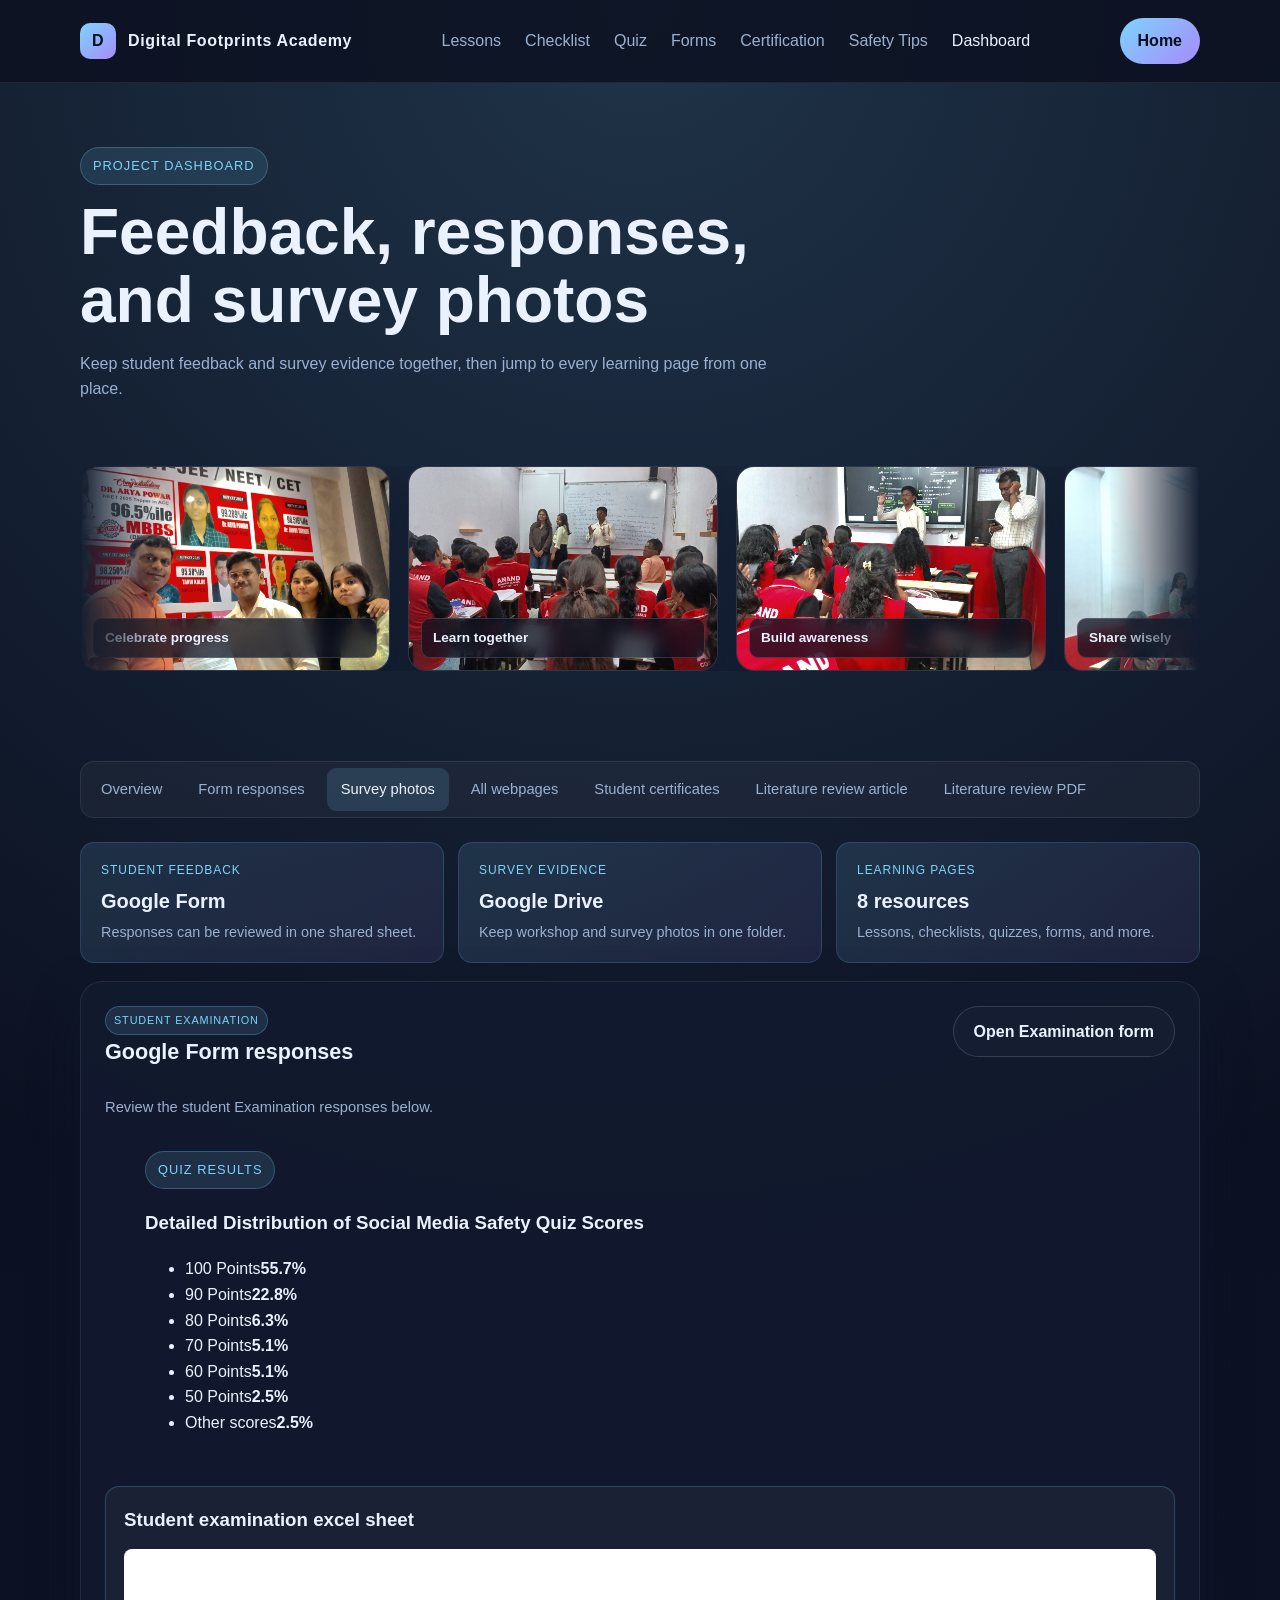
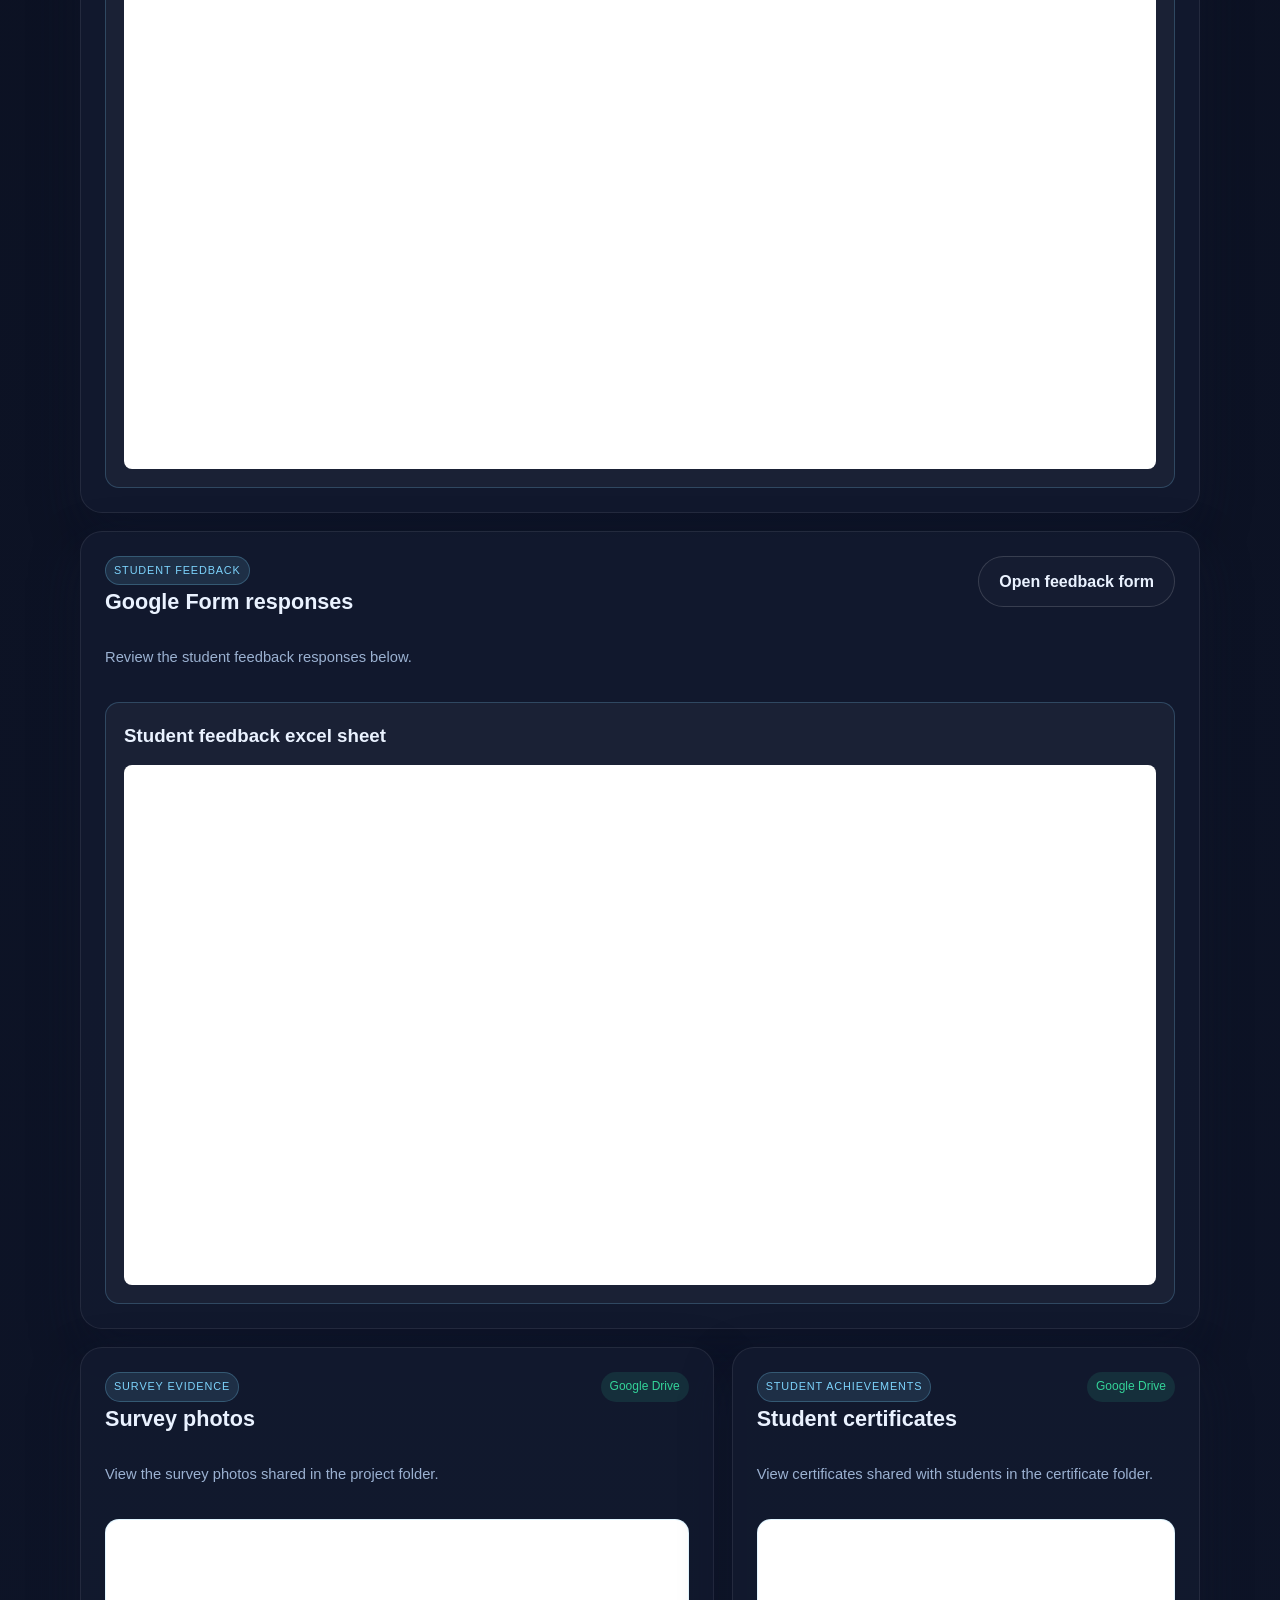
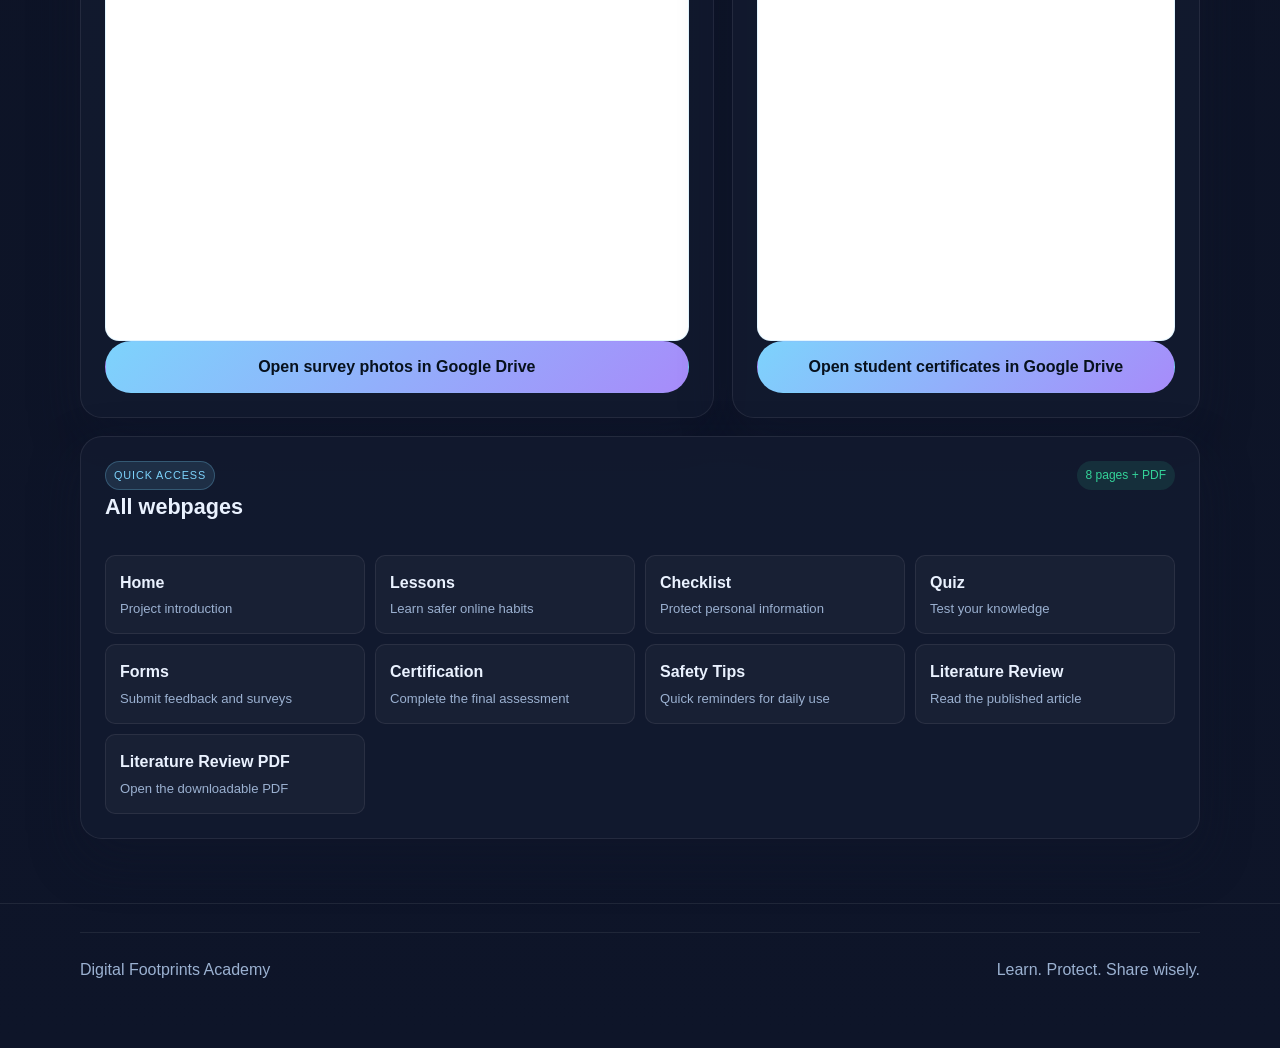
==== commit ad8d2248: "Add dashboard-chart.css for improved data visualization Added a new stylesheet for dashboard charts " ====
--- a/dashboard.html
+++ b/dashboard.html
@@ -5,6 +5,7 @@
     <meta name="viewport" content="width=device-width, initial-scale=1.0">
     <title>Dashboard | Digital Footprints Academy</title>
     <link rel="stylesheet" href="styles.css">
+    <link rel="stylesheet" href="dashboard-chart.css">
 </head>
 <body>
     <header class="site-header">
@@ -72,6 +73,24 @@
                         <a class="button secondary" href="https://docs.google.com/forms/d/e/1FAIpQLSfPyxSYNZF5IBn5twzBf9czjT8eT-cvW5J68L04o53NPnAjBg/viewform?usp=dialog" target="_blank" rel="noopener noreferrer">Open Examination form</a>
                     </div>
                      <p class="dashboard-note">Review the student Examination responses below.</p>
+                    <figure class="score-distribution" aria-labelledby="score-distribution-title">
+                        <figcaption>
+                            <span class="eyebrow">Quiz results</span>
+                            <h3 id="score-distribution-title">Detailed Distribution of Social Media Safety Quiz Scores</h3>
+                        </figcaption>
+                        <div class="score-chart-layout">
+                            <div class="score-pie" role="img" aria-label="Pie chart: 100 points 55.7 percent, 90 points 22.8 percent, 80 points 6.3 percent, 70 points 5.1 percent, 60 points 5.1 percent, 50 points 2.5 percent, and other scores 2.5 percent."></div>
+                            <ul class="score-legend" aria-label="Score distribution">
+                                <li><span class="score-swatch score-100"></span><span>100 Points</span><strong>55.7%</strong></li>
+                                <li><span class="score-swatch score-90"></span><span>90 Points</span><strong>22.8%</strong></li>
+                                <li><span class="score-swatch score-80"></span><span>80 Points</span><strong>6.3%</strong></li>
+                                <li><span class="score-swatch score-70"></span><span>70 Points</span><strong>5.1%</strong></li>
+                                <li><span class="score-swatch score-60"></span><span>60 Points</span><strong>5.1%</strong></li>
+                                <li><span class="score-swatch score-50"></span><span>50 Points</span><strong>2.5%</strong></li>
+                                <li><span class="score-swatch score-other"></span><span>Other scores</span><strong>2.5%</strong></li>
+                            </ul>
+                        </div>
+                    </figure>
                     <div class="sheet-frame">
                         <h3>Student examination excel sheet</h3>
                         <iframe src="https://docs.google.com/spreadsheets/d/1EeukHqHY32pahGwh32OXZMd-h864Mb4rRCpPYPoLhkE/edit?resourcekey=&gid=842392630#gid=842392630" title="Student examination excel sheet" loading="lazy"></iframe>
